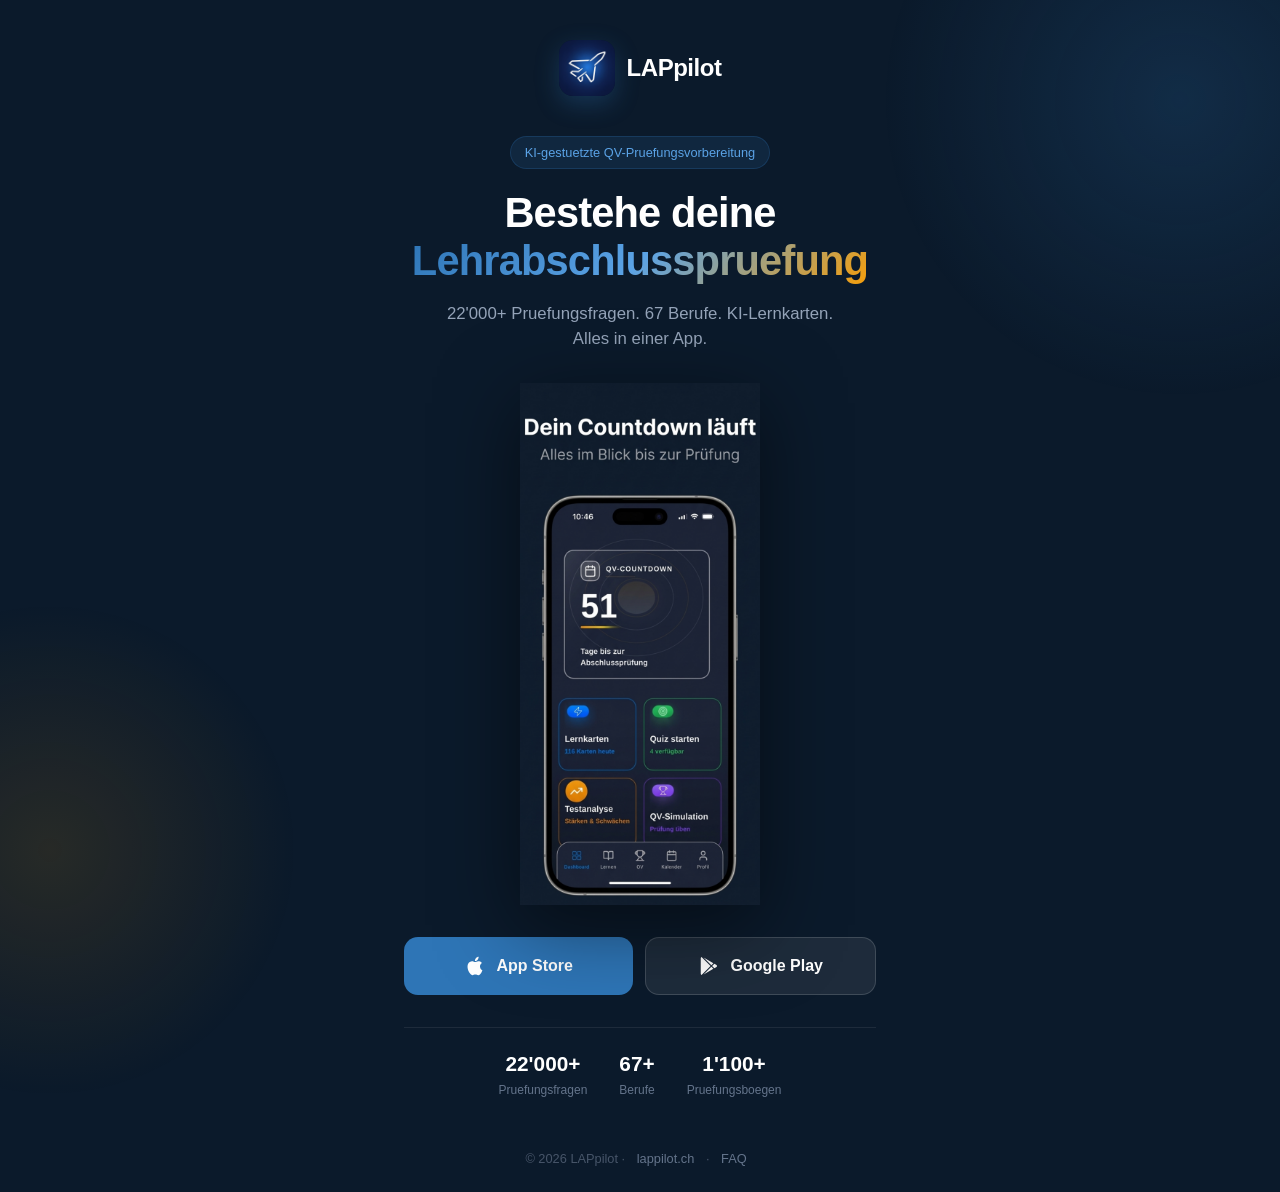
==== app/index.html @ d6e7733e "feat: neue optimierte Download-Landing-Page auf /app (Dark Mode, 2 Buttons, WebView-Banner) Co-Autho" ====
<!DOCTYPE html>
<html lang="de">
<head>
<meta charset="UTF-8">
<meta name="viewport" content="width=device-width, initial-scale=1.0, viewport-fit=cover">
<meta name="theme-color" content="#0B1A2B">
<title>LAPpilot - Jetzt herunterladen</title>
<meta name="description" content="Die Lern-App fuer Schweizer Lernende. 22'000+ Pruefungsfragen, 67 Berufe, KI-Lernkarten. iOS + Android.">
<meta property="og:title" content="LAPpilot - Jetzt herunterladen">
<meta property="og:description" content="Die Lern-App fuer Schweizer Lernende. 22'000+ Pruefungsfragen, 67 Berufe.">
<meta property="og:image" content="https://lappilot.ch/images/00_AppIcon.png">
<meta property="og:type" content="website">
<link rel="icon" type="image/png" href="../images/00_AppIcon.png">
<style>
*,*::before,*::after{margin:0;padding:0;box-sizing:border-box}
html{scroll-behavior:smooth}
body{
    font-family:-apple-system,BlinkMacSystemFont,'Segoe UI',Roboto,sans-serif;
    background:#0B1A2B;
    color:#E2E8F0;
    line-height:1.5;
    min-height:100vh;
    display:flex;
    flex-direction:column;
    overflow-x:hidden;
}
.bg-gradient{
    position:fixed;top:-200px;right:-200px;
    width:600px;height:600px;border-radius:50%;
    background:radial-gradient(circle,rgba(46,117,182,0.2) 0%,transparent 70%);
    z-index:0;pointer-events:none;
}
.bg-gradient-2{
    position:fixed;bottom:-200px;left:-200px;
    width:500px;height:500px;border-radius:50%;
    background:radial-gradient(circle,rgba(245,158,11,0.12) 0%,transparent 70%);
    z-index:0;pointer-events:none;
}
main{
    flex:1;display:flex;flex-direction:column;align-items:center;justify-content:center;
    padding:40px 24px 24px;position:relative;z-index:1;text-align:center;
    max-width:520px;margin:0 auto;width:100%;
}
.logo{
    display:flex;align-items:center;gap:12px;margin-bottom:40px;
}
.logo img{width:56px;height:56px;border-radius:14px;box-shadow:0 8px 24px rgba(46,117,182,0.3)}
.logo-text{font-size:1.5rem;font-weight:800;color:#fff;letter-spacing:-0.02em}
.badge{
    display:inline-block;padding:6px 14px;border-radius:20px;
    background:rgba(46,117,182,0.15);color:#5BA3E6;
    font-size:0.8rem;font-weight:500;margin-bottom:20px;
    border:1px solid rgba(46,117,182,0.25);
}
h1{
    font-size:2.2rem;font-weight:800;line-height:1.15;color:#fff;
    margin-bottom:16px;letter-spacing:-0.02em;
}
.gradient-text{
    background:linear-gradient(135deg,#2E75B6,#5BA3E6,#F59E0B);
    -webkit-background-clip:text;-webkit-text-fill-color:transparent;background-clip:text;
}
.subtitle{font-size:1.05rem;color:#94A3B8;margin-bottom:32px;max-width:400px}
.phone{
    max-width:200px;margin:0 auto 32px;
    filter:drop-shadow(0 20px 40px rgba(0,0,0,0.5));
}
.buttons{
    display:flex;flex-direction:column;gap:12px;width:100%;max-width:320px;margin-bottom:32px;
}
.btn{
    display:flex;align-items:center;justify-content:center;gap:10px;
    padding:16px 24px;border-radius:14px;
    font-weight:600;font-size:1rem;text-decoration:none;
    transition:all 0.2s;cursor:pointer;border:none;width:100%;
}
.btn-primary{background:#2E75B6;color:#fff}
.btn-primary:hover,.btn-primary:active{background:#2563A8;transform:translateY(-1px);box-shadow:0 8px 24px rgba(46,117,182,0.4)}
.btn-secondary{background:rgba(255,255,255,0.08);color:#fff;border:1px solid rgba(255,255,255,0.15)}
.btn-secondary:hover,.btn-secondary:active{background:rgba(255,255,255,0.12);transform:translateY(-1px)}
.btn svg{flex-shrink:0}
.stats{
    display:flex;gap:32px;justify-content:center;flex-wrap:wrap;
    padding-top:24px;border-top:1px solid rgba(255,255,255,0.08);width:100%;
}
.stat-number{display:block;font-size:1.3rem;font-weight:800;color:#fff;line-height:1.2}
.stat-label{font-size:0.75rem;color:#64748B;margin-top:2px}
footer{
    padding:24px;text-align:center;color:#475569;font-size:0.8rem;
    position:relative;z-index:1;
}
footer a{color:#64748B;text-decoration:none;margin:0 8px}
footer a:hover{color:#94A3B8}
/* In-App Browser Banner */
#inAppBanner{
    position:fixed;top:0;left:0;right:0;
    background:linear-gradient(90deg,#F59E0B,#F97316);
    color:#0B1A2B;padding:14px 20px;
    text-align:center;z-index:99999;
    font-weight:600;font-size:0.9rem;line-height:1.4;
    box-shadow:0 4px 20px rgba(0,0,0,0.3);
}
#inAppBanner .arrow{display:inline-block;font-size:1.1rem;vertical-align:middle}
body.has-banner{padding-top:80px}
body.has-banner main{padding-top:20px}
@media (min-width:600px){
    h1{font-size:2.6rem}
    .phone{max-width:240px}
    .buttons{flex-direction:row;max-width:500px}
}
</style>
</head>
<body>
<div class="bg-gradient"></div>
<div class="bg-gradient-2"></div>

<main>
    <div class="logo">
        <img src="../images/00_AppIcon.png" alt="LAPpilot">
        <span class="logo-text">LAPpilot</span>
    </div>

    <span class="badge">KI-gestuetzte QV-Pruefungsvorbereitung</span>

    <h1>Bestehe deine<br><span class="gradient-text">Lehrabschlusspruefung</span></h1>

    <p class="subtitle">22'000+ Pruefungsfragen. 67 Berufe. KI-Lernkarten. Alles in einer App.</p>

    <img src="../images/01_Dein_Countdown_laeuft.png" alt="LAPpilot App" class="phone">

    <div class="buttons">
        <a href="https://apps.apple.com/ch/app/lappilot/id6760356759" class="btn btn-primary" id="btnIOS">
            <svg width="22" height="22" viewBox="0 0 24 24" fill="currentColor"><path d="M18.71 19.5c-.83 1.24-1.71 2.45-3.05 2.47-1.34.03-1.77-.79-3.29-.79-1.53 0-2 .77-3.27.82-1.31.05-2.3-1.32-3.14-2.53C4.25 17 2.94 12.45 4.7 9.39c.87-1.52 2.43-2.48 4.12-2.51 1.28-.02 2.5.87 3.29.87.78 0 2.26-1.07 3.8-.91.65.03 2.47.26 3.64 1.98-.09.06-2.17 1.28-2.15 3.81.03 3.02 2.65 4.03 2.68 4.04-.03.07-.42 1.44-1.38 2.83M13 3.5c.73-.83 1.94-1.46 2.94-1.5.13 1.17-.34 2.35-1.04 3.19-.69.85-1.83 1.51-2.95 1.42-.15-1.15.41-2.35 1.05-3.11z"/></svg>
            App Store
        </a>
        <a href="https://play.google.com/store/apps/details?id=com.LAPpilot.app" class="btn btn-secondary" id="btnAndroid">
            <svg width="22" height="22" viewBox="0 0 24 24" fill="currentColor"><path d="M3,20.5V3.5C3,2.91 3.34,2.39 3.84,2.15L13.69,12L3.84,21.85C3.34,21.61 3,21.09 3,20.5M16.81,15.12L6.05,21.34L14.54,12.85L16.81,15.12M20.16,10.81C20.5,11.08 20.75,11.5 20.75,12C20.75,12.5 20.53,12.9 20.18,13.18L17.89,14.5L15.39,12L17.89,9.5L20.16,10.81M6.05,2.66L16.81,8.88L14.54,11.15L6.05,2.66Z"/></svg>
            Google Play
        </a>
    </div>

    <div class="stats">
        <div class="stat">
            <span class="stat-number">22'000+</span>
            <span class="stat-label">Pruefungsfragen</span>
        </div>
        <div class="stat">
            <span class="stat-number">67+</span>
            <span class="stat-label">Berufe</span>
        </div>
        <div class="stat">
            <span class="stat-number">1'100+</span>
            <span class="stat-label">Pruefungsboegen</span>
        </div>
    </div>
</main>

<footer>
    &copy; 2026 LAPpilot &middot; <a href="https://lappilot.ch">lappilot.ch</a> &middot; <a href="https://lappilot.ch#faq">FAQ</a>
</footer>

<script>
// In-App Browser Detection (TikTok, Instagram, Facebook, Snapchat, etc.)
// Diese Browser blockieren Store-Redirects. User muss in echten Browser wechseln.
(function(){
    var ua = navigator.userAgent || '';
    var isInApp = /BytedanceWebview|musical_ly|TikTok|Bytedance|Instagram|FBAN|FBAV|FB_IAB|Snapchat|Line|MicroMessenger|Twitter/i.test(ua);
    var isAndroid = /android/i.test(ua);
    var isIOS = /iphone|ipad|ipod/i.test(ua);

    if (!isInApp) return;

    var banner = document.createElement('div');
    banner.id = 'inAppBanner';

    var instruction = '';
    if (isAndroid) {
        instruction = 'Oben rechts auf <b>&#8942;</b> tippen &rarr; <b>"Im Browser &ouml;ffnen"</b>';
    } else if (isIOS) {
        instruction = 'Oben rechts auf <b>&hellip;</b> tippen &rarr; <b>"In Safari &ouml;ffnen"</b>';
    } else {
        instruction = 'In echtem Browser (Chrome / Safari) &ouml;ffnen';
    }

    banner.innerHTML = '&#9888;&#65039; Zum Installieren Browser wechseln<br><span style="font-weight:400;font-size:0.85rem;opacity:0.9;">' + instruction + '</span>';
    document.body.prepend(banner);
    document.body.classList.add('has-banner');
})();
</script>
</body>
</html>
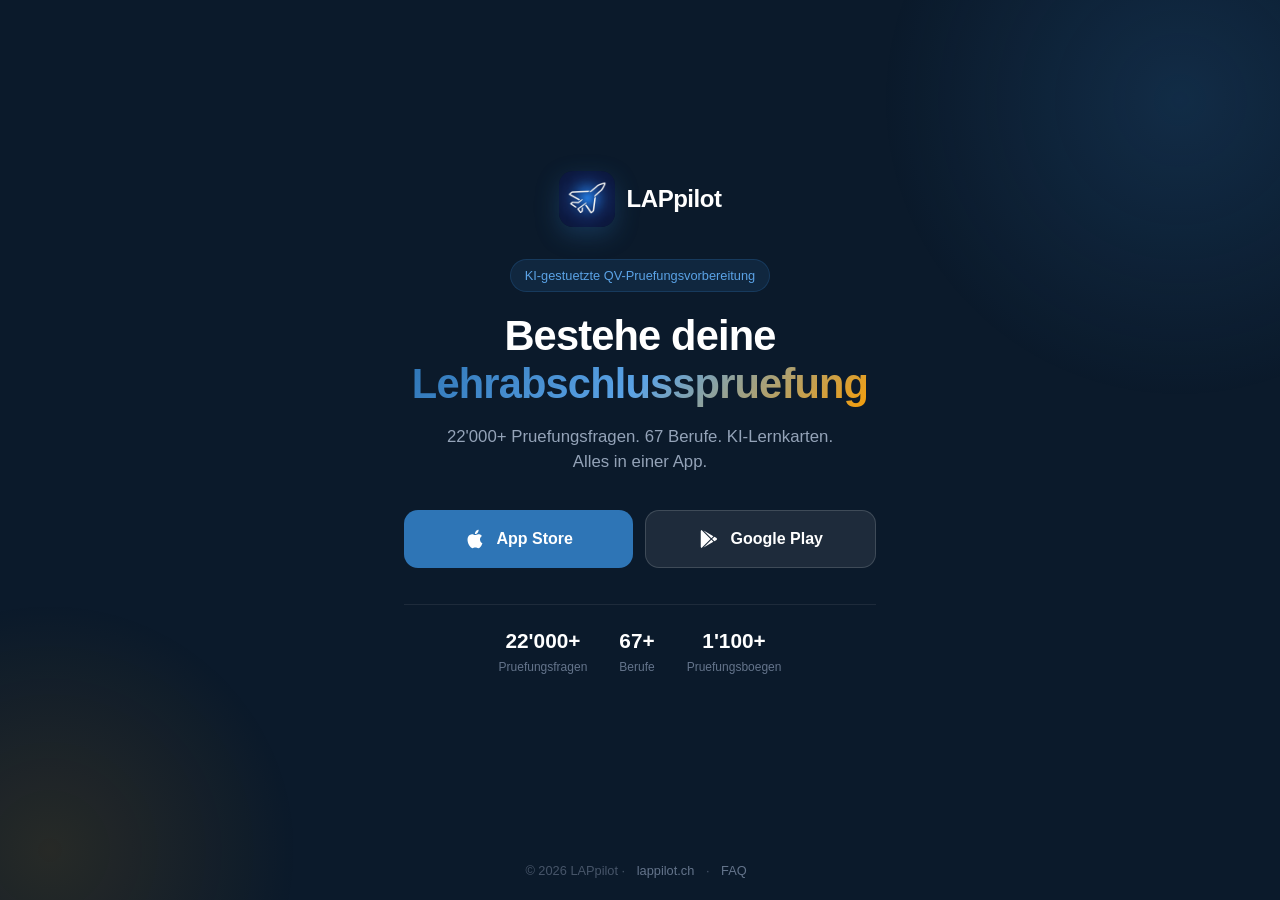
==== commit e80e971d: "feat: /app Handy-Mockup entfernt + klarer Step-by-Step Hinweis mit animiertem Pfeil Co-Authored-By: " ====
--- a/app/index.html
+++ b/app/index.html
@@ -38,11 +38,11 @@
 }
 main{
     flex:1;display:flex;flex-direction:column;align-items:center;justify-content:center;
-    padding:40px 24px 24px;position:relative;z-index:1;text-align:center;
+    padding:40px 24px 32px;position:relative;z-index:1;text-align:center;
     max-width:520px;margin:0 auto;width:100%;
 }
 .logo{
-    display:flex;align-items:center;gap:12px;margin-bottom:40px;
+    display:flex;align-items:center;gap:12px;margin-bottom:32px;
 }
 .logo img{width:56px;height:56px;border-radius:14px;box-shadow:0 8px 24px rgba(46,117,182,0.3)}
 .logo-text{font-size:1.5rem;font-weight:800;color:#fff;letter-spacing:-0.02em}
@@ -60,13 +60,9 @@
     background:linear-gradient(135deg,#2E75B6,#5BA3E6,#F59E0B);
     -webkit-background-clip:text;-webkit-text-fill-color:transparent;background-clip:text;
 }
-.subtitle{font-size:1.05rem;color:#94A3B8;margin-bottom:32px;max-width:400px}
-.phone{
-    max-width:200px;margin:0 auto 32px;
-    filter:drop-shadow(0 20px 40px rgba(0,0,0,0.5));
-}
+.subtitle{font-size:1.05rem;color:#94A3B8;margin-bottom:36px;max-width:400px}
 .buttons{
-    display:flex;flex-direction:column;gap:12px;width:100%;max-width:320px;margin-bottom:32px;
+    display:flex;flex-direction:column;gap:12px;width:100%;max-width:320px;margin-bottom:36px;
 }
 .btn{
     display:flex;align-items:center;justify-content:center;gap:10px;
@@ -86,26 +82,82 @@
 .stat-number{display:block;font-size:1.3rem;font-weight:800;color:#fff;line-height:1.2}
 .stat-label{font-size:0.75rem;color:#64748B;margin-top:2px}
 footer{
-    padding:24px;text-align:center;color:#475569;font-size:0.8rem;
+    padding:20px 24px;text-align:center;color:#475569;font-size:0.8rem;
     position:relative;z-index:1;
 }
 footer a{color:#64748B;text-decoration:none;margin:0 8px}
 footer a:hover{color:#94A3B8}
-/* In-App Browser Banner */
+
+/* ========= In-App Browser Banner (smart) ========= */
 #inAppBanner{
-    position:fixed;top:0;left:0;right:0;
-    background:linear-gradient(90deg,#F59E0B,#F97316);
-    color:#0B1A2B;padding:14px 20px;
-    text-align:center;z-index:99999;
-    font-weight:600;font-size:0.9rem;line-height:1.4;
-    box-shadow:0 4px 20px rgba(0,0,0,0.3);
-}
-#inAppBanner .arrow{display:inline-block;font-size:1.1rem;vertical-align:middle}
-body.has-banner{padding-top:80px}
-body.has-banner main{padding-top:20px}
+    position:fixed;top:0;left:0;right:0;z-index:99999;
+    background:linear-gradient(135deg,#F59E0B 0%,#F97316 100%);
+    color:#0B1A2B;
+    padding:16px 20px 18px;
+    box-shadow:0 8px 32px rgba(0,0,0,0.4);
+    border-bottom:2px solid rgba(0,0,0,0.15);
+}
+.banner-inner{
+    max-width:520px;margin:0 auto;
+    display:flex;flex-direction:column;gap:10px;
+}
+.banner-head{
+    display:flex;align-items:center;justify-content:space-between;gap:12px;
+}
+.banner-title{
+    font-size:1rem;font-weight:800;line-height:1.2;
+    display:flex;align-items:center;gap:8px;
+}
+.banner-arrow{
+    font-size:1.8rem;line-height:1;display:inline-block;
+    animation:bounce 1.2s ease-in-out infinite;
+}
+@keyframes bounce{
+    0%,100%{transform:translate(0,0)}
+    50%{transform:translate(4px,-6px)}
+}
+.banner-steps{
+    display:flex;flex-direction:column;gap:6px;
+    font-size:0.9rem;font-weight:600;line-height:1.4;
+}
+.banner-step{
+    display:flex;align-items:center;gap:10px;
+}
+.step-num{
+    flex-shrink:0;width:22px;height:22px;border-radius:50%;
+    background:#0B1A2B;color:#F59E0B;
+    font-size:0.75rem;font-weight:800;
+    display:flex;align-items:center;justify-content:center;
+}
+.step-text{flex:1;text-align:left}
+.step-text b{font-weight:800}
+.dots-icon{
+    display:inline-block;padding:0 4px;font-weight:900;
+    background:rgba(0,0,0,0.15);border-radius:4px;
+    line-height:1;vertical-align:middle;
+}
+
+/* In-content hint card (shown near buttons when in WebView) */
+.hint-card{
+    display:none;
+    background:rgba(245,158,11,0.08);
+    border:1px solid rgba(245,158,11,0.3);
+    border-radius:12px;
+    padding:14px 16px;
+    margin-bottom:20px;
+    font-size:0.85rem;color:#FCD34D;
+    line-height:1.5;
+    text-align:left;
+    width:100%;max-width:320px;
+}
+.hint-card b{color:#FDE68A}
+body.has-banner .hint-card{display:block}
+body.has-banner{padding-top:150px}
+@media (min-width:480px){
+    body.has-banner{padding-top:130px}
+}
 @media (min-width:600px){
     h1{font-size:2.6rem}
-    .phone{max-width:240px}
     .buttons{flex-direction:row;max-width:500px}
 }
 </style>
@@ -126,7 +178,9 @@
 
     <p class="subtitle">22'000+ Pruefungsfragen. 67 Berufe. KI-Lernkarten. Alles in einer App.</p>
 
-    <img src="../images/01_Dein_Countdown_laeuft.png" alt="LAPpilot App" class="phone">
+    <div class="hint-card" id="hintCard">
+        &#9757;&#65039; <b>Wichtig:</b> Damit der Download funktioniert, musst du die Seite zuerst im richtigen Browser &ouml;ffnen &mdash; siehe Anleitung oben.
+    </div>
 
     <div class="buttons">
         <a href="https://apps.apple.com/ch/app/lappilot/id6760356759" class="btn btn-primary" id="btnIOS">
@@ -170,19 +224,39 @@
 
     if (!isInApp) return;
 
+    // Bestimme Menu-Symbol je nach OS
+    var menuSymbol, browserName;
+    if (isIOS) {
+        menuSymbol = '&bull;&bull;&bull;';
+        browserName = 'Safari';
+    } else {
+        menuSymbol = '&#8942;';
+        browserName = 'Chrome';
+    }
+
     var banner = document.createElement('div');
     banner.id = 'inAppBanner';
-
-    var instruction = '';
-    if (isAndroid) {
-        instruction = 'Oben rechts auf <b>&#8942;</b> tippen &rarr; <b>"Im Browser &ouml;ffnen"</b>';
-    } else if (isIOS) {
-        instruction = 'Oben rechts auf <b>&hellip;</b> tippen &rarr; <b>"In Safari &ouml;ffnen"</b>';
-    } else {
-        instruction = 'In echtem Browser (Chrome / Safari) &ouml;ffnen';
-    }
-
-    banner.innerHTML = '&#9888;&#65039; Zum Installieren Browser wechseln<br><span style="font-weight:400;font-size:0.85rem;opacity:0.9;">' + instruction + '</span>';
+    banner.innerHTML =
+        '<div class="banner-inner">' +
+            '<div class="banner-head">' +
+                '<div class="banner-title">&#128241; Kurz wechseln &mdash; dauert 3 Sek.</div>' +
+                '<div class="banner-arrow">&#8599;&#65039;</div>' +
+            '</div>' +
+            '<div class="banner-steps">' +
+                '<div class="banner-step">' +
+                    '<span class="step-num">1</span>' +
+                    '<span class="step-text">Oben rechts auf <span class="dots-icon">' + menuSymbol + '</span> tippen</span>' +
+                '</div>' +
+                '<div class="banner-step">' +
+                    '<span class="step-num">2</span>' +
+                    '<span class="step-text"><b>"Im Browser &ouml;ffnen"</b> w&auml;hlen</span>' +
+                '</div>' +
+                '<div class="banner-step">' +
+                    '<span class="step-num">3</span>' +
+                    '<span class="step-text">Download startet &mdash; fertig &#10003;</span>' +
+                '</div>' +
+            '</div>' +
+        '</div>';
     document.body.prepend(banner);
     document.body.classList.add('has-banner');
 })();
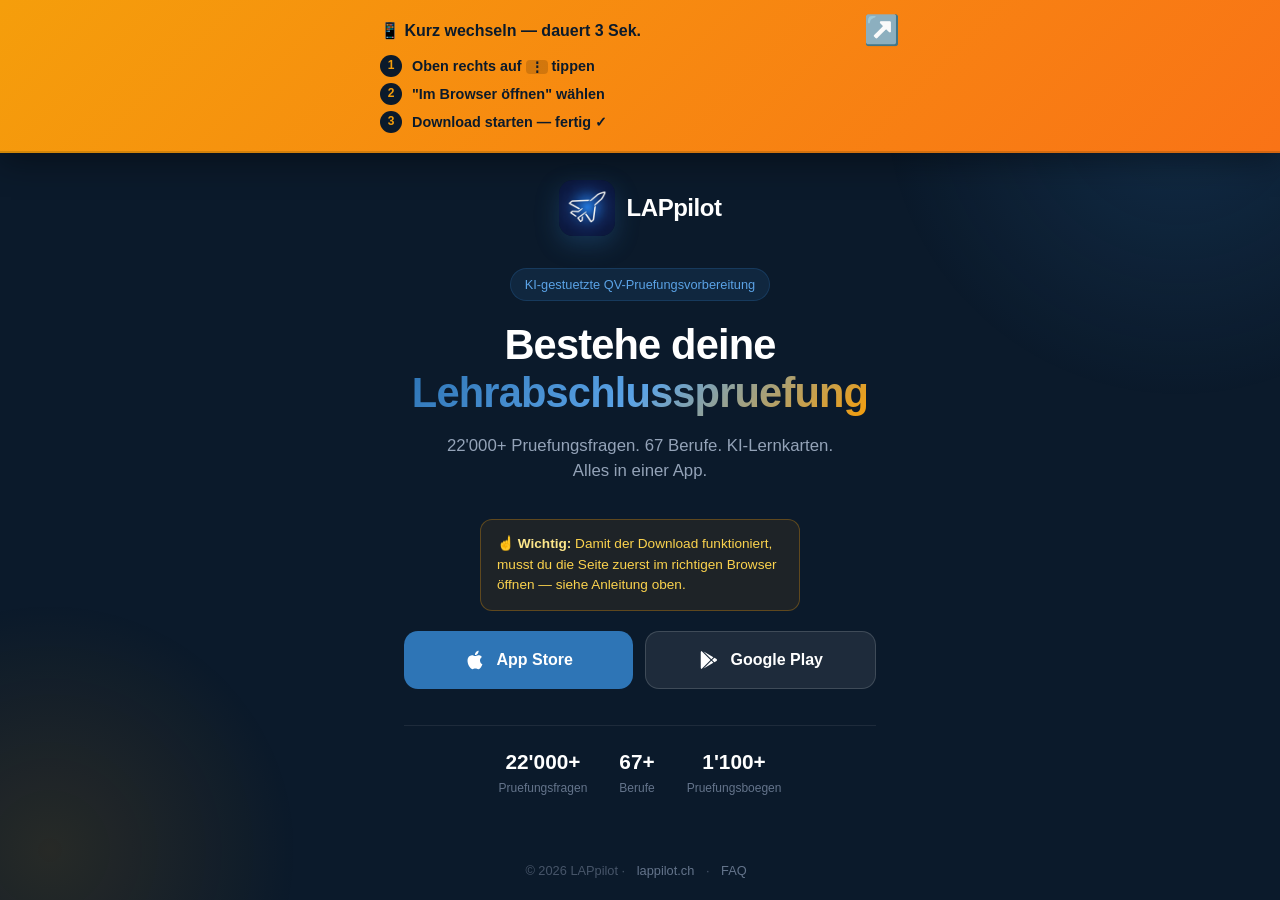
==== commit 03a73996: "feat: Hinweis-Banner immer sichtbar (nicht nur bei WebView) Co-Authored-By: Claude Opus 4.7 <noreply" ====
--- a/app/index.html
+++ b/app/index.html
@@ -162,9 +162,32 @@
 }
 </style>
 </head>
-<body>
+<body class="has-banner">
 <div class="bg-gradient"></div>
 <div class="bg-gradient-2"></div>
+
+<div id="inAppBanner">
+    <div class="banner-inner">
+        <div class="banner-head">
+            <div class="banner-title">&#128241; Kurz wechseln &mdash; dauert 3 Sek.</div>
+            <div class="banner-arrow">&#8599;&#65039;</div>
+        </div>
+        <div class="banner-steps">
+            <div class="banner-step">
+                <span class="step-num">1</span>
+                <span class="step-text">Oben rechts auf <span class="dots-icon" id="menuSymbol">&#8942;</span> tippen</span>
+            </div>
+            <div class="banner-step">
+                <span class="step-num">2</span>
+                <span class="step-text"><b>"Im Browser &ouml;ffnen"</b> w&auml;hlen</span>
+            </div>
+            <div class="banner-step">
+                <span class="step-num">3</span>
+                <span class="step-text">Download starten &mdash; fertig &#10003;</span>
+            </div>
+        </div>
+    </div>
+</div>
 
 <main>
     <div class="logo">
@@ -214,51 +237,13 @@
 </footer>
 
 <script>
-// In-App Browser Detection (TikTok, Instagram, Facebook, Snapchat, etc.)
-// Diese Browser blockieren Store-Redirects. User muss in echten Browser wechseln.
+// Menu-Symbol an OS anpassen (iOS zeigt ... horizontal, Android ⋮ vertikal)
 (function(){
     var ua = navigator.userAgent || '';
-    var isInApp = /BytedanceWebview|musical_ly|TikTok|Bytedance|Instagram|FBAN|FBAV|FB_IAB|Snapchat|Line|MicroMessenger|Twitter/i.test(ua);
-    var isAndroid = /android/i.test(ua);
-    var isIOS = /iphone|ipad|ipod/i.test(ua);
-
-    if (!isInApp) return;
-
-    // Bestimme Menu-Symbol je nach OS
-    var menuSymbol, browserName;
-    if (isIOS) {
-        menuSymbol = '&bull;&bull;&bull;';
-        browserName = 'Safari';
-    } else {
-        menuSymbol = '&#8942;';
-        browserName = 'Chrome';
+    if (/iphone|ipad|ipod/i.test(ua)) {
+        var el = document.getElementById('menuSymbol');
+        if (el) el.innerHTML = '&bull;&bull;&bull;';
     }
-
-    var banner = document.createElement('div');
-    banner.id = 'inAppBanner';
-    banner.innerHTML =
-        '<div class="banner-inner">' +
-            '<div class="banner-head">' +
-                '<div class="banner-title">&#128241; Kurz wechseln &mdash; dauert 3 Sek.</div>' +
-                '<div class="banner-arrow">&#8599;&#65039;</div>' +
-            '</div>' +
-            '<div class="banner-steps">' +
-                '<div class="banner-step">' +
-                    '<span class="step-num">1</span>' +
-                    '<span class="step-text">Oben rechts auf <span class="dots-icon">' + menuSymbol + '</span> tippen</span>' +
-                '</div>' +
-                '<div class="banner-step">' +
-                    '<span class="step-num">2</span>' +
-                    '<span class="step-text"><b>"Im Browser &ouml;ffnen"</b> w&auml;hlen</span>' +
-                '</div>' +
-                '<div class="banner-step">' +
-                    '<span class="step-num">3</span>' +
-                    '<span class="step-text">Download startet &mdash; fertig &#10003;</span>' +
-                '</div>' +
-            '</div>' +
-        '</div>';
-    document.body.prepend(banner);
-    document.body.classList.add('has-banner');
 })();
 </script>
 </body>
